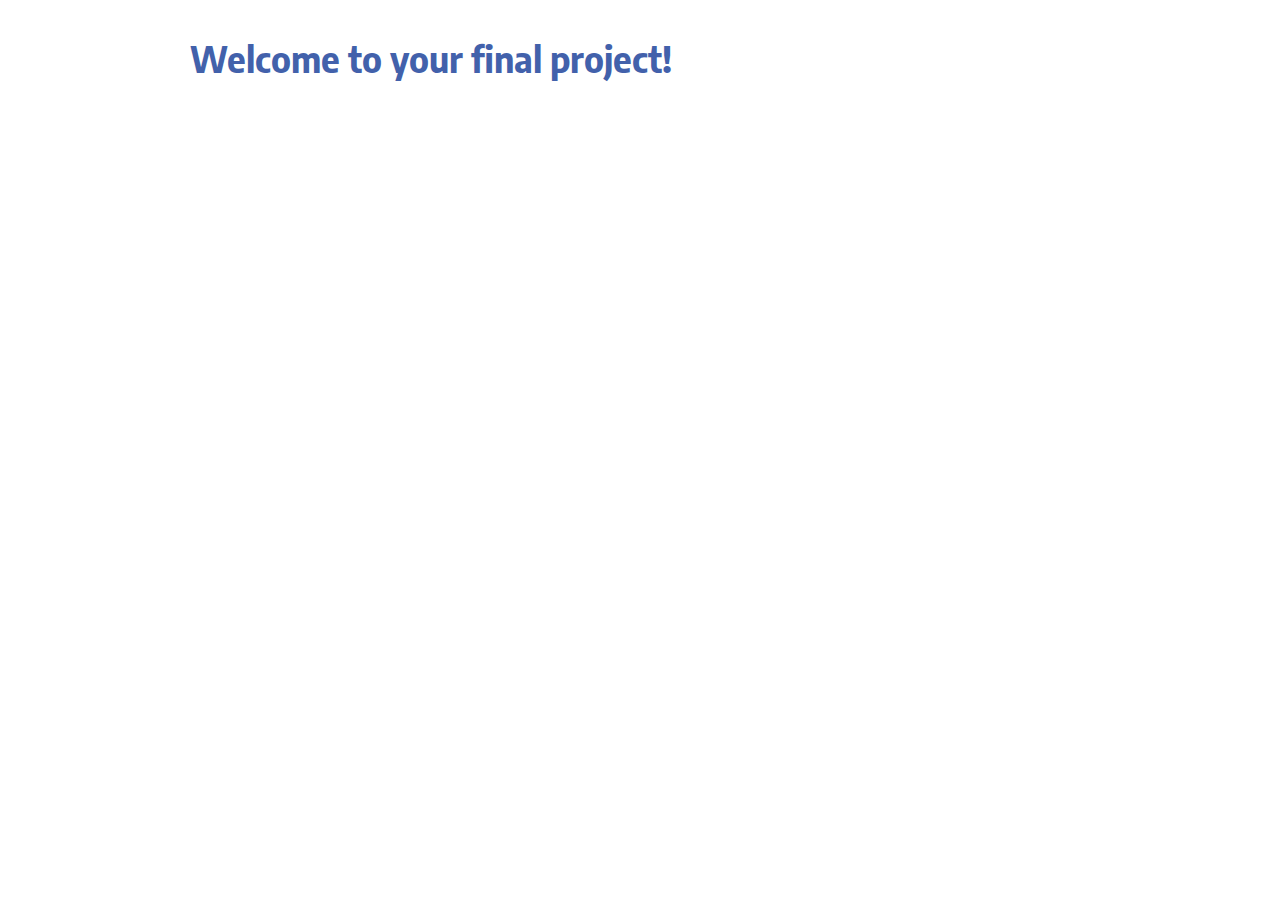
==== index.html @ 4a9459ce "Initialize gh-pages" ====
<!doctype html><html lang="en"><head><meta charset="utf-8"><meta http-equiv="X-UA-Compatible" content="IE=edge"><meta name="viewport" content="width=device-width,initial-scale=1"><meta name="description" content="Update your description here"/><title>Update your title here</title><link rel="shortcut icon" href="/images/favicons/favicon.ico"><link rel="icon" type="image/png" sizes="16x16" href="/images/favicons/favicon-16x16.png"><link rel="icon" type="image/png" sizes="32x32" href="/images/favicons/favicon-32x32.png"><link rel="manifest" href="/images/favicons/manifest.json"><meta name="mobile-web-app-capable" content="yes"><meta name="theme-color" content="#fff"><meta name="application-name" content="Student Site Boilerplate"><link rel="apple-touch-icon" sizes="57x57" href="/images/favicons/apple-touch-icon-57x57.png"><link rel="apple-touch-icon" sizes="60x60" href="/images/favicons/apple-touch-icon-60x60.png"><link rel="apple-touch-icon" sizes="72x72" href="/images/favicons/apple-touch-icon-72x72.png"><link rel="apple-touch-icon" sizes="76x76" href="/images/favicons/apple-touch-icon-76x76.png"><link rel="apple-touch-icon" sizes="114x114" href="/images/favicons/apple-touch-icon-114x114.png"><link rel="apple-touch-icon" sizes="120x120" href="/images/favicons/apple-touch-icon-120x120.png"><link rel="apple-touch-icon" sizes="144x144" href="/images/favicons/apple-touch-icon-144x144.png"><link rel="apple-touch-icon" sizes="152x152" href="/images/favicons/apple-touch-icon-152x152.png"><link rel="apple-touch-icon" sizes="167x167" href="/images/favicons/apple-touch-icon-167x167.png"><link rel="apple-touch-icon" sizes="180x180" href="/images/favicons/apple-touch-icon-180x180.png"><link rel="apple-touch-icon" sizes="1024x1024" href="/images/favicons/apple-touch-icon-1024x1024.png"><meta name="apple-mobile-web-app-capable" content="yes"><meta name="apple-mobile-web-app-status-bar-style" content="black-translucent"><meta name="apple-mobile-web-app-title" content="Student Site Boilerplate"><meta name="viewport" content="width=device-width,initial-scale=1"><link href="style.a7c01fe86505acb54447.css" rel="stylesheet"></head><body><main class="content-container"><h1 class="page-heading">Welcome to your final project!</h1></main><script src="main.f0ea4228673b4ac65ea8.js"></script></body></html>
---- style.a7c01fe86505acb54447.css ----
@import url(https://fonts.googleapis.com/css2?family=Encode+Sans&family=Encode+Sans+Semi+Condensed:wght@700&display=swap);html{line-height:1.15;-webkit-text-size-adjust:100%}body{margin:0}main{display:block}h1{font-size:2em;margin:.67em 0}hr{box-sizing:content-box;height:0;overflow:visible}pre{font-family:monospace,monospace;font-size:1em}a{background-color:transparent}abbr[title]{border-bottom:none;text-decoration:underline;-webkit-text-decoration:underline dotted;text-decoration:underline dotted}b,strong{font-weight:bolder}code,kbd,samp{font-family:monospace,monospace;font-size:1em}small{font-size:80%}sub,sup{font-size:75%;line-height:0;position:relative;vertical-align:baseline}sub{bottom:-.25em}sup{top:-.5em}img{border-style:none}button,input,optgroup,select,textarea{font-family:inherit;font-size:100%;line-height:1.15;margin:0}button,input{overflow:visible}button,select{text-transform:none}[type=button],[type=reset],[type=submit],button{-webkit-appearance:button}[type=button]::-moz-focus-inner,[type=reset]::-moz-focus-inner,[type=submit]::-moz-focus-inner,button::-moz-focus-inner{border-style:none;padding:0}[type=button]:-moz-focusring,[type=reset]:-moz-focusring,[type=submit]:-moz-focusring,button:-moz-focusring{outline:1px dotted ButtonText}fieldset{padding:.35em .75em .625em}legend{box-sizing:border-box;color:inherit;display:table;max-width:100%;padding:0;white-space:normal}progress{vertical-align:baseline}textarea{overflow:auto}[type=checkbox],[type=radio]{box-sizing:border-box;padding:0}[type=number]::-webkit-inner-spin-button,[type=number]::-webkit-outer-spin-button{height:auto}[type=search]{-webkit-appearance:textfield;outline-offset:-2px}[type=search]::-webkit-search-decoration{-webkit-appearance:none}::-webkit-file-upload-button{-webkit-appearance:button;font:inherit}details{display:block}summary{display:list-item}[hidden],template{display:none}body{font-family:Encode Sans,sans-serif;font-size:18px;line-height:1.5}h1,h2,h3,h4,h5,h6,strong{font-family:Encode Sans Semi Condensed,sans-serif;line-height:1.3;margin-top:0}a,h1{color:#1b6e97}aside{font-size:.8em}ol,ul{padding-left:2em}.content-container{margin:0 auto;max-width:900px;padding:1em}@media screen and (min-width:768px){.content-container{display:grid;grid-gap:3em;grid-template-columns:repeat(3,1fr);padding:2em 1em 5em}}.page-heading{grid-column:span 3}.introduction{grid-column:span 2;grid-row:span 2}.promotion{background:#f2f4fa;border:1px solid #4261ab;padding:2em}.page-heading{color:#ab424a}@media screen and (min-width:500px){.page-heading{color:#dd7c00}}@media screen and (min-width:768px){.page-heading{color:#3b975f}}@media screen and (min-width:1200px){.page-heading{color:#4261ab}}
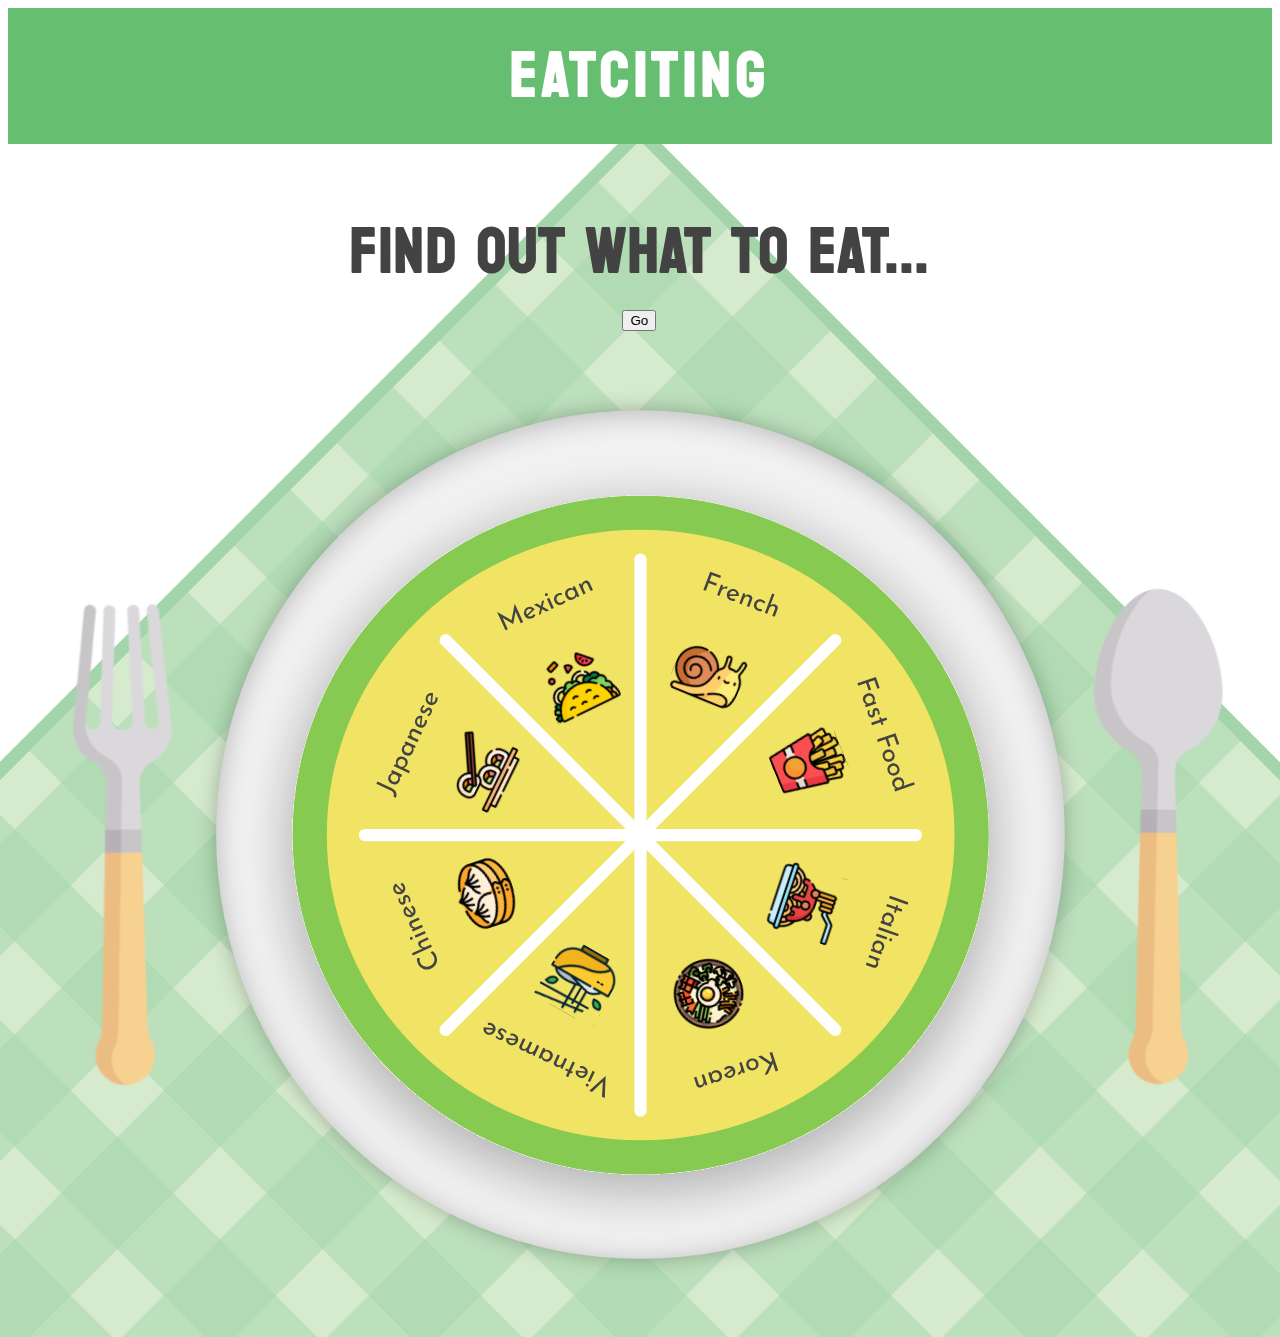
==== commit 89e1482d: "Updates" ====
--- a/index.html
+++ b/index.html
@@ -1 +1,41 @@
-<!doctype html><html lang="en"><head><meta charset="utf-8"><meta http-equiv="X-UA-Compatible" content="IE=edge"><meta name="viewport" content="width=device-width,initial-scale=1"><meta name="description" content="Update your description here"/><title>Update your title here</title><link rel="shortcut icon" href="/images/favicons/favicon.ico"><link rel="icon" type="image/png" sizes="16x16" href="/images/favicons/favicon-16x16.png"><link rel="icon" type="image/png" sizes="32x32" href="/images/favicons/favicon-32x32.png"><link rel="manifest" href="/images/favicons/manifest.json"><meta name="mobile-web-app-capable" content="yes"><meta name="theme-color" content="#fff"><meta name="application-name" content="Student Site Boilerplate"><link rel="apple-touch-icon" sizes="57x57" href="/images/favicons/apple-touch-icon-57x57.png"><link rel="apple-touch-icon" sizes="60x60" href="/images/favicons/apple-touch-icon-60x60.png"><link rel="apple-touch-icon" sizes="72x72" href="/images/favicons/apple-touch-icon-72x72.png"><link rel="apple-touch-icon" sizes="76x76" href="/images/favicons/apple-touch-icon-76x76.png"><link rel="apple-touch-icon" sizes="114x114" href="/images/favicons/apple-touch-icon-114x114.png"><link rel="apple-touch-icon" sizes="120x120" href="/images/favicons/apple-touch-icon-120x120.png"><link rel="apple-touch-icon" sizes="144x144" href="/images/favicons/apple-touch-icon-144x144.png"><link rel="apple-touch-icon" sizes="152x152" href="/images/favicons/apple-touch-icon-152x152.png"><link rel="apple-touch-icon" sizes="167x167" href="/images/favicons/apple-touch-icon-167x167.png"><link rel="apple-touch-icon" sizes="180x180" href="/images/favicons/apple-touch-icon-180x180.png"><link rel="apple-touch-icon" sizes="1024x1024" href="/images/favicons/apple-touch-icon-1024x1024.png"><meta name="apple-mobile-web-app-capable" content="yes"><meta name="apple-mobile-web-app-status-bar-style" content="black-translucent"><meta name="apple-mobile-web-app-title" content="Student Site Boilerplate"><meta name="viewport" content="width=device-width,initial-scale=1"><link href="style.a7c01fe86505acb54447.css" rel="stylesheet"></head><body><main class="content-container"><h1 class="page-heading">Welcome to your final project!</h1></main><script src="main.f0ea4228673b4ac65ea8.js"></script></body></html>+<!DOCTYPE html>
+<html lang="en">
+
+<head>
+	<meta charset="utf-8">
+	<meta http-equiv="X-UA-Compatible" content="IE=edge">
+	<meta name="viewport" content="width=device-width, initial-scale=1">
+	<meta name="description" content="Update your description here" />
+	<link rel="preconnect" href="https://fonts.googleapis.com">
+	<link rel="preconnect" href="https://fonts.gstatic.com" crossorigin>
+	<link href="https://fonts.googleapis.com/css2?family=Koulen&display=swap" rel="stylesheet">
+	<link href="https://fonts.googleapis.com/css2?family=Kaushan+Script&display=swap" rel="stylesheet">
+	<title>Eaciting</title>
+	<link rel="stylesheet" href="css/style.css">
+	<!--
+		This is where you should link your CSS file.
+	-->
+</head>
+
+<body>
+	<section class="header">
+		<h1>EATCITING</h1>
+	</section >
+	<section class="title">
+		<h1>FIND OUT WHAT TO EAT...</h1>
+	</section>
+	<button id="spin">Go</button>
+
+
+	<section class="main">
+		<img class= "fork" src = "images/fork.svg" alt="fork"/>
+		<img class= "wheel" src = "images/Wheel.svg" alt="wheel"/>
+		<img class= "spoon" src = "images/spoon.svg" alt="spoon"/>
+		
+	</section>
+	
+	<script src="js/scripts.js"></script>
+</body>
+
+</html>
+
--- a/css/style.css
+++ b/css/style.css
@@ -0,0 +1,181 @@
+@media screen and (375px <= width <= 834px){
+	body{
+		background-image: url(../images/Table.svg);
+		background-position: 50% -7%;
+		background-repeat: no-repeat;
+	}
+
+	.header{
+		padding: 10px;
+		background-color: #66BE71;
+		font-family: "Koulen";
+		color: white;
+		margin-right: 0px;
+		text-align: center;
+		font-size: 2em;
+		letter-spacing: 5px;
+		margin-top: 0px;}
+	.title{
+		font-family: "Koulen";
+		color: #434343;
+		text-align: center;
+		font-size: 1.2em;
+		margin-top: 70px;
+		letter-spacing: 2px;
+	}
+	h1{
+		border: 0px;
+		margin: 0px;
+	}
+
+	.main{
+		display: flex;
+		flex-direction: row;
+		justify-content: center;
+		scale: 130%;
+		margin-top: 90px;
+	}
+	
+	.fork{
+		position: absolute;
+		margin-top: -40%;
+		margin-left: -65%;
+		scale: 36%;
+	}
+	.wheel{
+		margin: 0px;
+		width: 75%;
+		transition: transform 1s ease-in-out;
+	}
+	  
+	.spoon{
+		position: absolute;
+		margin-left:66%;
+		margin-top: -40%;
+		scale: 35%;
+	}	
+
+	img{
+		margin-top: 0px;
+	}
+	#spin{
+		position: absolute;
+		margin-left: 45%;
+		
+	}
+	
+}
+
+@media screen and (834px <= width <= 1279px) {
+	body{
+		background-image: url(../images/Table.svg);
+		background-position: 50% -20%;
+		background-repeat: no-repeat;
+	}
+	.header{
+		padding: 10px;
+		background-color: #66BE71;
+		font-family: "Koulen";
+		color: white;
+		margin-right: 0px;
+		text-align: center;
+		font-size: 2em;
+		letter-spacing: 5px;
+		margin-top: 0px;}
+	.title{
+		font-family: "Koulen";
+		color: #434343;
+		text-align: center;
+		font-size: 2em;
+		margin-top: 50px;
+		letter-spacing: 2px;
+	}
+	h1{
+		border: 0px;
+		margin: 0px;
+	}
+
+	.main{
+		display: flex;
+		flex-direction: row;
+		justify-content: center;
+		scale: 70%;
+	}
+	.fork{
+		position: absolute;
+		margin-left: -100%;
+		margin-top: 10%;
+		height: 80%;
+		
+	}
+	.wheel{
+		height: 80%;
+		transition: transform 5s ease-in-out;
+	}
+	.spoon{
+		position: absolute;
+		margin-top: 10%;
+		margin-left: 100%;
+		height: 80%;
+	}
+	#spin{
+		position: absolute;
+		margin-left: 48%;
+	}
+
+}
+@media screen and (width >= 1280px) {
+	body{
+		background-image: url(../images/Table.svg);
+		background-position: 50% -15%;
+		background-repeat: no-repeat;
+	}
+	.header{
+		padding: 10px;
+		background-color: #66BE71;
+		font-family: "Koulen";
+		color: white;
+		margin-right: 0px;
+		text-align: center;
+		font-size: 2em;
+		letter-spacing: 5px;
+		margin-top: 0px;}
+	.title{
+		font-family: "Koulen";
+		color: #434343;
+		text-align: center;
+		font-size: 2em;
+		margin-top: 50px;
+		letter-spacing: 2px;
+	}
+	h1{
+		border: 0px;
+		margin: 0px;
+	}
+
+	.main{
+		display: flex;
+		flex-direction: row;
+		justify-content: center;
+		margin-top: 30px;
+		scale: 90%;
+	}
+	.fork{
+		margin:auto;
+		height: 80%;
+	}
+	.wheel{
+		height: 80%;
+		transition: transform 5s ease-in-out;
+	}
+	.spoon{
+		margin: auto;
+		height: 80%;
+	}
+	
+	#spin{
+		position: absolute;
+		margin-left: 48%;
+	}
+
+}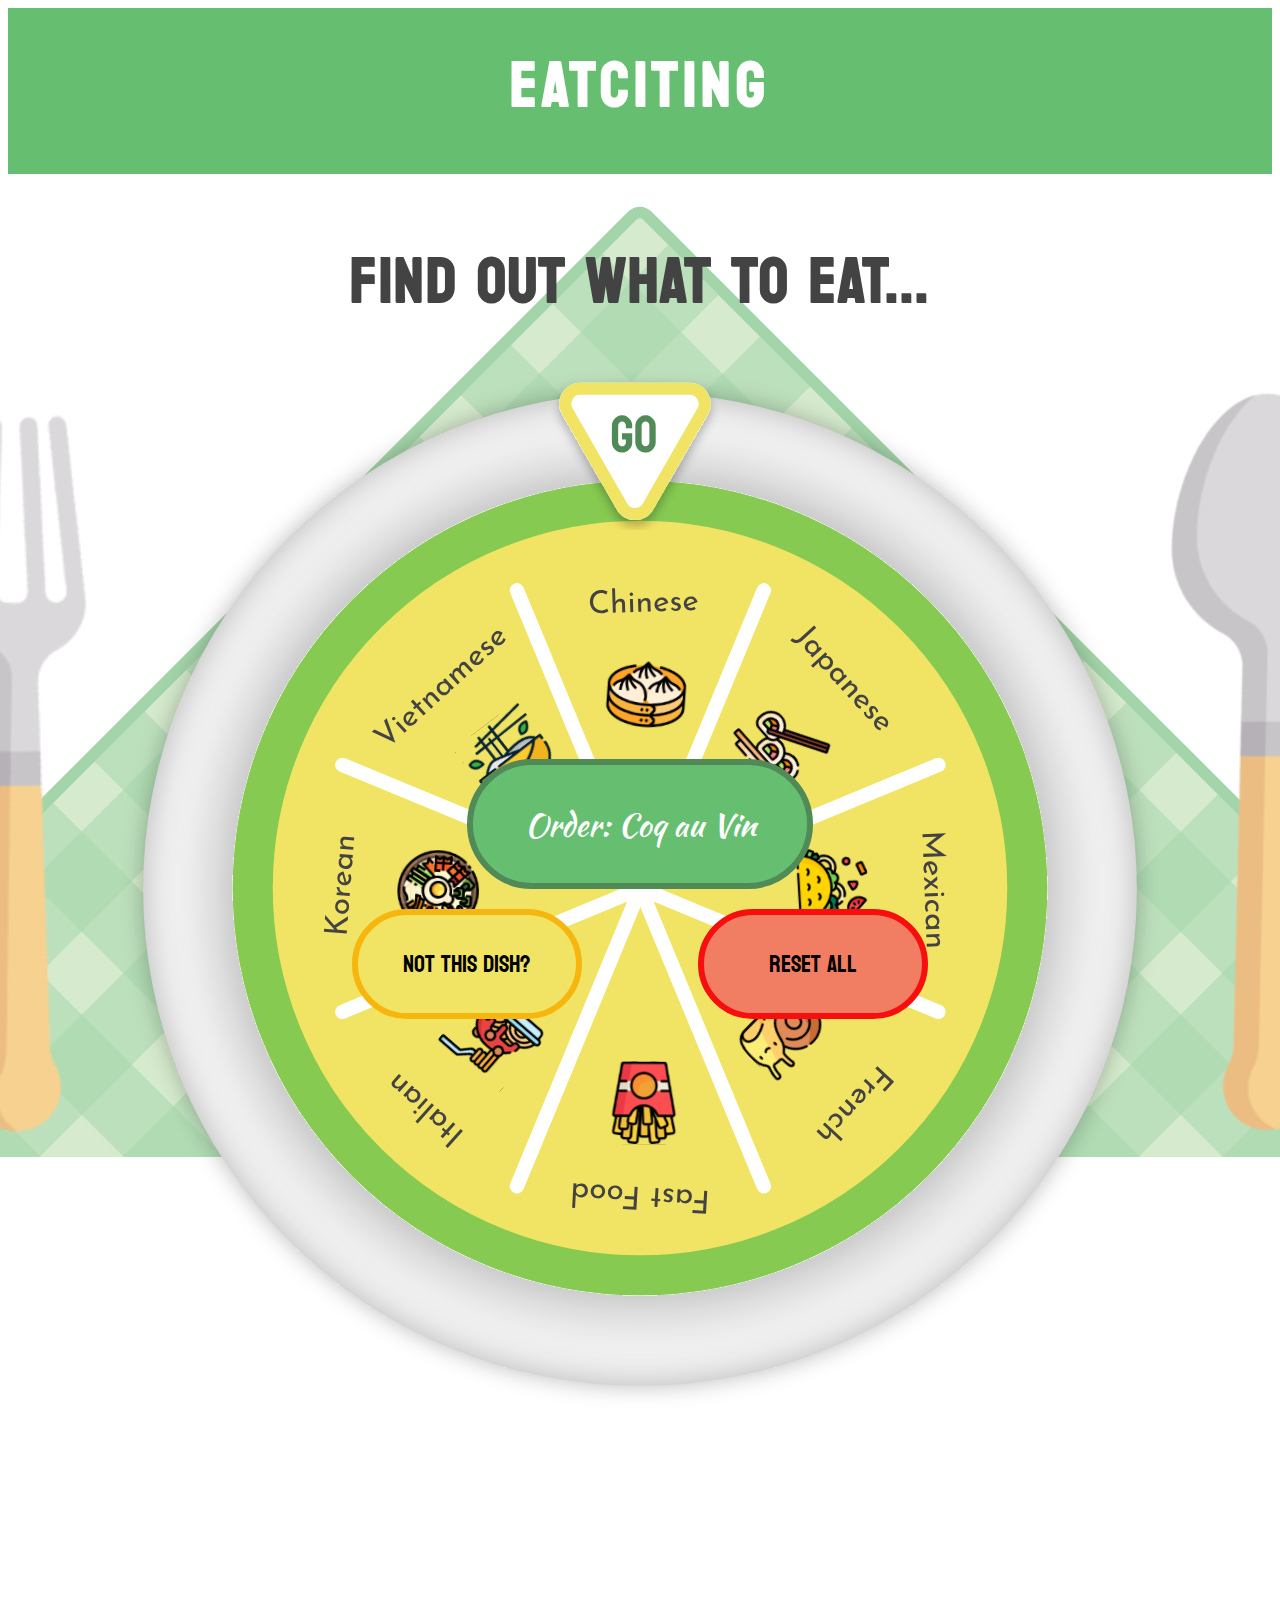
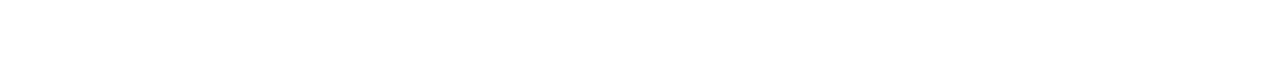
==== commit 1c553e84: "Updates" ====
--- a/index.html
+++ b/index.html
@@ -10,32 +10,42 @@
 	<link rel="preconnect" href="https://fonts.gstatic.com" crossorigin>
 	<link href="https://fonts.googleapis.com/css2?family=Koulen&display=swap" rel="stylesheet">
 	<link href="https://fonts.googleapis.com/css2?family=Kaushan+Script&display=swap" rel="stylesheet">
+	<link rel="preconnect" href="https://fonts.googleapis.com">
+	<link rel="preconnect" href="https://fonts.gstatic.com" crossorigin>
+	<link href="https://fonts.googleapis.com/css2?family=Kaushan+Script&display=swap" rel="stylesheet">
 	<title>Eaciting</title>
 	<link rel="stylesheet" href="css/style.css">
-	<!--
-		This is where you should link your CSS file.
-	-->
 </head>
 
 <body>
 	<section class="header">
 		<h1>EATCITING</h1>
-	</section >
+	</section>
 	<section class="title">
 		<h1>FIND OUT WHAT TO EAT...</h1>
 	</section>
-	<button id="spin">Go</button>
+	<section class="start">
+		<button id="spin"></button>
+	</section>
 
 
 	<section class="main">
-		<img class= "fork" src = "images/fork.svg" alt="fork"/>
-		<img class= "wheel" src = "images/Wheel.svg" alt="wheel"/>
-		<img class= "spoon" src = "images/spoon.svg" alt="spoon"/>
-		
+		<img class="fork" src="images/fork.svg" alt="fork" />
+		<img class="wheel" src="images/Wheel.svg" alt="wheel" />
+		<img class="spoon" src="images/spoon.svg" alt="spoon" />
+		<img class="platehide" src="images/plate.svg" alt="plate" />
+		<button class="gifthide"></button>
+		<section class="results">
+			<button id="order"></button>
+			<button id="resetdish">Not this Dish?</button>
+			<button id="resetall">Reset All</button>
+		</section>
+
+
+
 	</section>
-	
+
 	<script src="js/scripts.js"></script>
 </body>
 
 </html>
-
--- a/css/style.css
+++ b/css/style.css
@@ -1,12 +1,178 @@
-@media screen and (375px <= width <= 834px){
-	body{
+@media screen and (320px <=width <834px) {
+	body {
 		background-image: url(../images/Table.svg);
-		background-position: 50% -7%;
+		background-position: 50% 200px;
+		background-size: 280%;
 		background-repeat: no-repeat;
 	}
 
-	.header{
-		padding: 10px;
+	.header {
+		padding: 5%;
+		background-color: #66BE71;
+		font-family: "Koulen";
+		color: white;
+		margin-right: 0px;
+		text-align: center;
+		font-size: 1em;
+		letter-spacing: 5px;
+		margin-top: 0px;
+	}
+
+	.title {
+		font-family: "Koulen";
+		color: #434343;
+		text-align: center;
+		font-size: 1em;
+		margin-top: 30px;
+		letter-spacing: 2px;
+		grid-column: 1 / span 6;
+		grid-row: 2 / span 1;
+	}
+
+	h1 {
+		border: 0px;
+		margin: 0px;
+	}
+
+	.start {
+		display: flex;
+		justify-content: center;
+		grid-column: 1 / span 6;
+		grid-row: 3 / span 2;
+	}
+
+	#spin {
+		width: 220px;
+		height: 200px;
+		background: url(../images/start.svg);
+		scale: 60%;
+		border: none;
+		margin-top: -30px;
+		transition-duration: 0.4s;
+		z-index: 1;
+	}
+
+	#spin:hover {
+		transform: scale(1.2);
+	}
+
+	.main {
+		display: grid;
+		grid-template-rows: repeat(3, 1fr);
+		grid-template-columns: repeat(9, 1fr);
+		justify-content: center;
+		margin-top: -150px;
+	}
+
+	.fork {
+		margin-top: 150%;
+		height: 30%;
+		grid-row: 1/span 3;
+		grid-column: 1/span 1;
+		z-index: 1;
+	}
+
+	.spoon {
+		margin-top: 150%;
+		height: 30%;
+		grid-row: 1/span 3;
+		grid-column: 9/span 1;
+		z-index: 1;
+	}
+
+	/* Spin Wheel*/
+
+	.wheel {
+		margin-top: 50px;
+		width: 100%;
+		transition: transform 3s ease-in-out;
+		grid-row: 1/ span 3;
+		grid-column: 1/span 9;
+	}
+
+	.wheelhide {
+		display: none;
+	}
+
+	/* Blank Plate*/
+
+	.platehide {
+		display: none;
+	}
+
+	.plate {
+		margin-top: 50px;
+		width: 100%;
+		grid-row: 1/ span 3;
+		grid-column: 1/span 9;
+	}
+
+
+	/* Gift Box*/
+
+	.gifthide {
+		display: none;
+	}
+
+	.gift {
+		background: url(../images/gift.svg);
+		width: 160px;
+		height: 160px;
+		scale: 70%;
+		border: none;
+		transition-duration: 0.4s;
+		margin-top: 90%;
+		grid-row: 1;
+		grid-column: 5/ span 1;
+		z-index: 1;
+	}
+
+	.gift:hover {
+		transform: scale(1.2);
+	}
+
+	/* Start Button*/
+
+	.start {
+		display: flex;
+		justify-content: center;
+		grid-column: 1 / span 6;
+		grid-row: 3 / span 2;
+		z-index: 1;
+	}
+
+	#spin {
+		width: 220px;
+		height: 200px;
+		background: url(../images/start.svg);
+		border: none;
+		margin-top: -10px;
+		transition-duration: 0.4s;
+	}
+
+	#spin:hover {
+		transform: scale(1.2);
+	}
+	
+	}
+	
+
+
+@media screen and (834px <=width <1280px) {
+	body {
+		background-image: url(../images/Table.svg);
+		background-position: 50% 200px;
+		background-size: 280%;
+		background-repeat: no-repeat;
+		display: grid;
+		grid-template-columns: repeat(6, 1fr);
+		grid-template-rows: repeat(8, 1fr);
+	}
+
+	/* Title Bar & Instruction Line */
+
+	.header {
+		padding: 5%;
 		background-color: #66BE71;
 		font-family: "Koulen";
 		color: white;
@@ -14,66 +180,152 @@
 		text-align: center;
 		font-size: 2em;
 		letter-spacing: 5px;
-		margin-top: 0px;}
-	.title{
+		margin-top: 0px;
+		grid-column: 1 / span 6;
+		grid-row: 1 / span 1;
+	}
+
+	.title {
 		font-family: "Koulen";
 		color: #434343;
 		text-align: center;
-		font-size: 1.2em;
-		margin-top: 70px;
+		font-size: 2em;
+		margin-top: 50px;
 		letter-spacing: 2px;
-	}
-	h1{
+		grid-column: 1 / span 6;
+		grid-row: 2 / span 1;
+	}
+
+	h1 {
 		border: 0px;
 		margin: 0px;
 	}
 
-	.main{
+	/* Main Part */
+
+	.main {
+		display: grid;
+		grid-template-rows: repeat(3, 1fr);
+		grid-template-columns: repeat(9, 1fr);
+		justify-content: center;
+		margin-top: 30px;
+		scale: 100%;
+		grid-column: 1 / span 6;
+		grid-row: 3/ span 9;
+	}
+
+	/* Main Part  Element*/
+
+	.fork {
+		margin-top: 50%;
+		height: 60%;
+		grid-row: 1/span 3;
+		grid-column: 1/span 1;
+		z-index: 1;
+	}
+
+	.spoon {
+		margin-top: 50%;
+		height: 60%;
+		grid-row: 1/span 3;
+		grid-column: 9/span 1;
+		z-index: 1;
+	}
+
+	/* Spin Wheel*/
+
+	.wheel {
+		margin-top: 50px;
+		width: 100%;
+		transition: transform 3s ease-in-out;
+		grid-row: 1/ span 3;
+		grid-column: 1/span 9;
+	}
+
+	.wheelhide {
+		display: none;
+	}
+
+	/* Blank Plate*/
+
+	.platehide {
+		display: none;
+	}
+
+	.plate {
+		margin-top: 50px;
+		width: 100%;
+		transition: transform 3s ease-in-out;
+		grid-row: 1/ span 3;
+		grid-column: 1/span 9;
+	}
+
+	/* Gift Box*/
+
+	.gifthide {
+		display: none;
+	}
+
+	.gift {
+		background: url(../images/gift.svg);
+		width: 160px;
+		height: 160px;
+		border: none;
+		transition-duration: 0.4s;
+		grid-row: 2;
+		grid-column: 5/ span 1;
+		z-index: 1;
+	}
+
+	.gift:hover {
+		transform: scale(1.2);
+	}
+
+	/* Start Button*/
+
+	.start {
 		display: flex;
-		flex-direction: row;
-		justify-content: center;
-		scale: 130%;
-		margin-top: 90px;
-	}
-	
-	.fork{
-		position: absolute;
-		margin-top: -40%;
-		margin-left: -65%;
-		scale: 36%;
-	}
-	.wheel{
-		margin: 0px;
-		width: 75%;
-		transition: transform 1s ease-in-out;
-	}
-	  
-	.spoon{
-		position: absolute;
-		margin-left:66%;
-		margin-top: -40%;
-		scale: 35%;
-	}	
-
-	img{
-		margin-top: 0px;
-	}
-	#spin{
-		position: absolute;
-		margin-left: 45%;
-		
-	}
-	
+		justify-content: center;
+		grid-column: 1 / span 6;
+		grid-row: 3 / span 2;
+		z-index: 1;
+	}
+
+	#spin {
+		width: 220px;
+		height: 200px;
+		background: url(../images/start.svg);
+		border: none;
+		margin-top: -10px;
+		transition-duration: 0.4s;
+	}
+
+	#spin:hover {
+		transform: scale(1.2);
+	}
+
+
+	/*order button*/
+
+
+
 }
 
-@media screen and (834px <= width <= 1279px) {
-	body{
+@media screen and (width >=1280px) {
+	body {
 		background-image: url(../images/Table.svg);
-		background-position: 50% -20%;
+		background-position: 50% 200px;
+		background-size: 150%;
 		background-repeat: no-repeat;
-	}
-	.header{
-		padding: 10px;
+		display: grid;
+		grid-template-columns: repeat(6, 1fr);
+		grid-template-rows: repeat(10, 1fr);
+	}
+
+	/* Title Bar & Instruction Line */
+
+	.header {
+		padding: 20px;
 		background-color: #66BE71;
 		font-family: "Koulen";
 		color: white;
@@ -81,101 +333,187 @@
 		text-align: center;
 		font-size: 2em;
 		letter-spacing: 5px;
-		margin-top: 0px;}
-	.title{
+		margin-top: 0px;
+		grid-column: 1 / span 6;
+		grid-row: 1 / span 1;
+	}
+
+	.title {
 		font-family: "Koulen";
 		color: #434343;
 		text-align: center;
 		font-size: 2em;
 		margin-top: 50px;
 		letter-spacing: 2px;
-	}
-	h1{
+		grid-column: 1 / span 6;
+		grid-row: 2 / span 1;
+	}
+
+	h1 {
 		border: 0px;
 		margin: 0px;
 	}
 
-	.main{
+	/* Main Part */
+
+	.main {
+		display: grid;
+		grid-template-rows: 1;
+		grid-template-columns: 3;
+		justify-content: center;
+		margin-top: 30px;
+		scale: 100%;
+		grid-column: 1 / span 6;
+		grid-row: 3/ span 9;
+	}
+
+	/* Main Part  Element*/
+
+	.fork {
+		height: 60%;
+		grid-row: 1;
+		grid-column: 1;
+	}
+
+	.spoon {
+		height: 60%;
+		grid-row: 1;
+		grid-column: 3;
+	}
+
+	/* Spin Wheel*/
+
+	.wheel {
+		height: 80%;
+		transition: transform 3s ease-in-out;
+		grid-row: 1;
+		grid-column: 2;
+	}
+
+	.wheelhide {
+		display: none;
+	}
+
+	/* Blank Plate*/
+
+	.platehide {
+		display: none;
+	}
+
+	.plate {
+		height: 80%;
+		margin-top: 3%;
+		grid-row: 1;
+		grid-column: 2;
+	}
+
+	/* Gift Box*/
+
+	.gifthide {
+		display: none;
+	}
+
+	.gift {
+		background: url(../images/gift.svg);
+		margin-top: 320px;
+		margin-left: 40%;
+		width: 160px;
+		height: 160px;
+		border: none;
+		transition-duration: 0.4s;
+		grid-row: 1;
+		grid-column: 2;
+		z-index: 1;
+	}
+
+	.gift:hover {
+		transform: scale(1.2);
+	}
+
+	/* Start Button*/
+
+	.start {
 		display: flex;
-		flex-direction: row;
-		justify-content: center;
-		scale: 70%;
-	}
-	.fork{
-		position: absolute;
-		margin-left: -100%;
-		margin-top: 10%;
-		height: 80%;
-		
-	}
-	.wheel{
-		height: 80%;
-		transition: transform 5s ease-in-out;
-	}
-	.spoon{
-		position: absolute;
-		margin-top: 10%;
-		margin-left: 100%;
-		height: 80%;
-	}
-	#spin{
-		position: absolute;
-		margin-left: 48%;
+		justify-content: center;
+		grid-column: 1 / span 6;
+		grid-row: 3 / span 2;
+		z-index: 1;
+	}
+
+	#spin {
+		width: 220px;
+		height: 200px;
+		background: url(../images/start.svg);
+		border: none;
+		margin-top: -10px;
+		transition-duration: 0.4s;
+	}
+
+	#spin:hover {
+		transform: scale(1.2);
+	}
+
+	/*order button*/
+
+	.results {
+		display: grid;
+		grid-template-columns: repeat(9, 1fr);
+		grid-template-rows: repeat(10, 1fr);
+		grid-row: 1;
+		grid-column: 2;
+	}
+
+	#order {
+		border: #4F8A57 6px solid;
+		border-radius: 70px;
+		font-family: "Kaushan Script", cursive;
+		background-color: #66BE71;
+		color: white;
+		font-size: 2em;
+		padding: 20px;
+		grid-row: 4/span 1;
+		grid-column: 4/span 3;
+		transition-duration: 0.4s;
+	}
+
+	#resetdish {
+		border: #F7B60E 6px solid;
+		border-radius: 70px;
+		font-family: "Koulen";
+		margin-top: 20px;
+		background-color: #F1E363;
+		color: black;
+		font-size: 1.5em;
+		padding: 20px;
+		grid-row: 5/span 1;
+		grid-column: 3/span 2;
+		transition-duration: 0.4s;
+	}
+
+	#resetall {
+		border: #F70E0E 6px solid;
+		border-radius: 70px;
+		font-family: "Koulen";
+		margin-top: 20px;
+		background-color: #F17D63;
+		color: black;
+		font-size: 1.5em;
+		padding: 20px;
+		grid-row: 5/span 1;
+		grid-column: 6/span 2;
+		transition-duration: 0.4s;
+	}
+
+	#order:hover {
+		transform: scale(1.2);
+	}
+
+	#resetdish:hover {
+		transform: scale(1.2);
+	}
+
+	#resetall:hover {
+		transform: scale(1.2);
 	}
 
 }
-@media screen and (width >= 1280px) {
-	body{
-		background-image: url(../images/Table.svg);
-		background-position: 50% -15%;
-		background-repeat: no-repeat;
-	}
-	.header{
-		padding: 10px;
-		background-color: #66BE71;
-		font-family: "Koulen";
-		color: white;
-		margin-right: 0px;
-		text-align: center;
-		font-size: 2em;
-		letter-spacing: 5px;
-		margin-top: 0px;}
-	.title{
-		font-family: "Koulen";
-		color: #434343;
-		text-align: center;
-		font-size: 2em;
-		margin-top: 50px;
-		letter-spacing: 2px;
-	}
-	h1{
-		border: 0px;
-		margin: 0px;
-	}
-
-	.main{
-		display: flex;
-		flex-direction: row;
-		justify-content: center;
-		margin-top: 30px;
-		scale: 90%;
-	}
-	.fork{
-		margin:auto;
-		height: 80%;
-	}
-	.wheel{
-		height: 80%;
-		transition: transform 5s ease-in-out;
-	}
-	.spoon{
-		margin: auto;
-		height: 80%;
-	}
-	
-	#spin{
-		position: absolute;
-		margin-left: 48%;
-	}
-
-}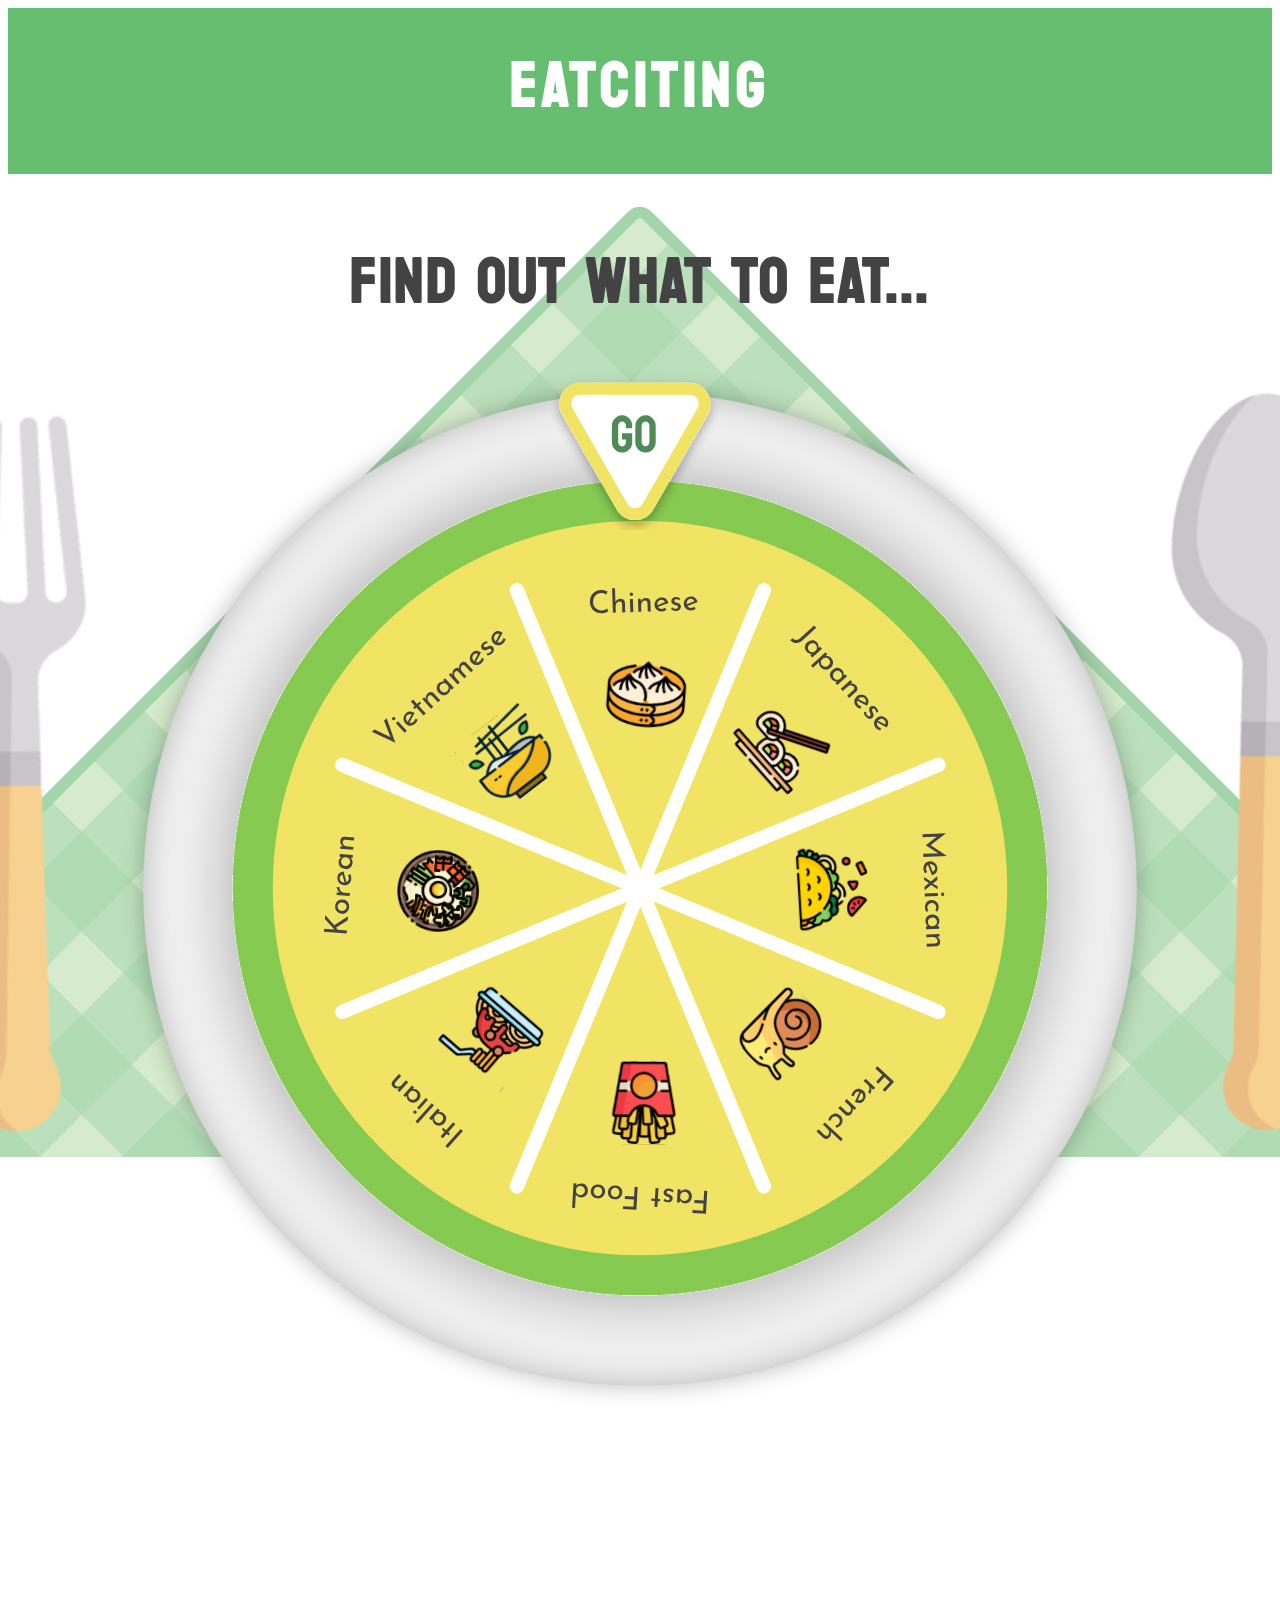
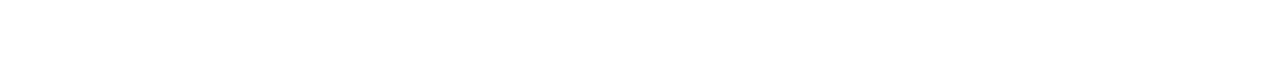
==== commit d6717a79: "Updates" ====
--- a/index.html
+++ b/index.html
@@ -35,14 +35,11 @@
 		<img class="spoon" src="images/spoon.svg" alt="spoon" />
 		<img class="platehide" src="images/plate.svg" alt="plate" />
 		<button class="gifthide"></button>
-		<section class="results">
+		<section class="resultshide">
 			<button id="order"></button>
 			<button id="resetdish">Not this Dish?</button>
 			<button id="resetall">Reset All</button>
 		</section>
-
-
-
 	</section>
 
 	<script src="js/scripts.js"></script>
--- a/css/style.css
+++ b/css/style.css
@@ -1,4 +1,5 @@
 @media screen and (320px <=width <834px) {
+
 	body {
 		background-image: url(../images/Table.svg);
 		background-position: 50% 200px;
@@ -62,11 +63,12 @@
 		grid-template-columns: repeat(9, 1fr);
 		justify-content: center;
 		margin-top: -150px;
+		height: 500px;
 	}
 
 	.fork {
 		margin-top: 150%;
-		height: 30%;
+		height: 50%;
 		grid-row: 1/span 3;
 		grid-column: 1/span 1;
 		z-index: 1;
@@ -74,7 +76,7 @@
 
 	.spoon {
 		margin-top: 150%;
-		height: 30%;
+		height: 50%;
 		grid-row: 1/span 3;
 		grid-column: 9/span 1;
 		z-index: 1;
@@ -153,12 +155,79 @@
 	#spin:hover {
 		transform: scale(1.2);
 	}
-	
-	}
-	
+
+	/*order button*/
+	.results {
+		display: grid;
+		grid-template-columns: repeat(9, 1fr);
+		grid-template-rows: repeat(10, 1fr);
+		grid-row: 1/ span 3;
+		grid-column: 1/span 9;
+	}
+
+	.resultshide {
+		display: none;
+	}
+
+	#order {
+		border: #4F8A57 6px solid;
+		border-radius: 70px;
+		font-family: "Kaushan Script", cursive;
+		background-color: #66BE71;
+		color: white;
+		font-size: 1em;
+		padding: 10px;
+		grid-row: 4/span 1;
+		grid-column: 3/span 5;
+		transition-duration: 0.4s;
+	}
+
+	#resetdish {
+		border: #F7B60E 3px solid;
+		border-radius: 70px;
+		font-family: "Koulen";
+		margin-top: 20px;
+		background-color: #F1E363;
+		color: black;
+		font-size: .6em;
+		padding: 5px;
+		grid-row: 5/span 1;
+		grid-column: 3/span 2;
+		transition-duration: 0.4s;
+	}
+
+	#resetall {
+		border: #F70E0E 3px solid;
+		border-radius: 70px;
+		font-family: "Koulen";
+		margin-top: 20px;
+		background-color: #F17D63;
+		color: black;
+		font-size: .8em;
+		padding: 5px;
+		grid-row: 5/span 1;
+		grid-column: 6/span 2;
+		transition-duration: 0.4s;
+	}
+
+	#order:hover {
+		transform: scale(1.2);
+	}
+
+	#resetdish:hover {
+		transform: scale(1.2);
+	}
+
+	#resetall:hover {
+		transform: scale(1.2);
+	}
+
+}
+
 
 
 @media screen and (834px <=width <1280px) {
+
 	body {
 		background-image: url(../images/Table.svg);
 		background-position: 50% 200px;
@@ -236,6 +305,7 @@
 
 	.wheel {
 		margin-top: 50px;
+		height: 818px;
 		width: 100%;
 		transition: transform 3s ease-in-out;
 		grid-row: 1/ span 3;
@@ -254,6 +324,7 @@
 
 	.plate {
 		margin-top: 50px;
+		height: 818px;
 		width: 100%;
 		transition: transform 3s ease-in-out;
 		grid-row: 1/ span 3;
@@ -272,7 +343,7 @@
 		height: 160px;
 		border: none;
 		transition-duration: 0.4s;
-		grid-row: 2;
+		grid-row: 2/ span 1;
 		grid-column: 5/ span 1;
 		z-index: 1;
 	}
@@ -306,12 +377,77 @@
 
 
 	/*order button*/
-
+	.results {
+		display: grid;
+		grid-template-columns: repeat(9, 1fr);
+		grid-template-rows: repeat(10, 1fr);
+		grid-row: 1/ span 3;
+		grid-column: 1/span 9;
+	}
+
+	.resultshide {
+		display: none;
+	}
+
+	#order {
+		border: #4F8A57 6px solid;
+		border-radius: 70px;
+		font-family: "Kaushan Script", cursive;
+		background-color: #66BE71;
+		color: white;
+		font-size: 2em;
+		padding: 20px;
+		grid-row: 4/span 1;
+		grid-column: 3/span 5;
+		transition-duration: 0.4s;
+	}
+
+	#resetdish {
+		border: #F7B60E 6px solid;
+		border-radius: 70px;
+		font-family: "Koulen";
+		margin-top: 20px;
+		background-color: #F1E363;
+		color: black;
+		font-size: 1.5em;
+		padding: 20px;
+		grid-row: 5/span 1;
+		grid-column: 3/span 2;
+		transition-duration: 0.4s;
+	}
+
+	#resetall {
+		border: #F70E0E 6px solid;
+		border-radius: 70px;
+		font-family: "Koulen";
+		margin-top: 20px;
+		background-color: #F17D63;
+		color: black;
+		font-size: 1.5em;
+		padding: 20px;
+		grid-row: 5/span 1;
+		grid-column: 6/span 2;
+		transition-duration: 0.4s;
+	}
+
+	#order:hover {
+		transform: scale(1.2);
+	}
+
+	#resetdish:hover {
+		transform: scale(1.2);
+	}
+
+	#resetall:hover {
+		transform: scale(1.2);
+	}
 
 
 }
 
 @media screen and (width >=1280px) {
+
+
 	body {
 		background-image: url(../images/Table.svg);
 		background-position: 50% 200px;
@@ -401,7 +537,7 @@
 	}
 
 	.plate {
-		height: 80%;
+		height: 845.9px;
 		margin-top: 3%;
 		grid-row: 1;
 		grid-column: 2;
@@ -463,6 +599,10 @@
 		grid-column: 2;
 	}
 
+	.resultshide {
+		display: none;
+	}
+
 	#order {
 		border: #4F8A57 6px solid;
 		border-radius: 70px;
@@ -472,7 +612,7 @@
 		font-size: 2em;
 		padding: 20px;
 		grid-row: 4/span 1;
-		grid-column: 4/span 3;
+		grid-column: 3/span 5;
 		transition-duration: 0.4s;
 	}
 
@@ -516,4 +656,4 @@
 		transform: scale(1.2);
 	}
 
-}
+}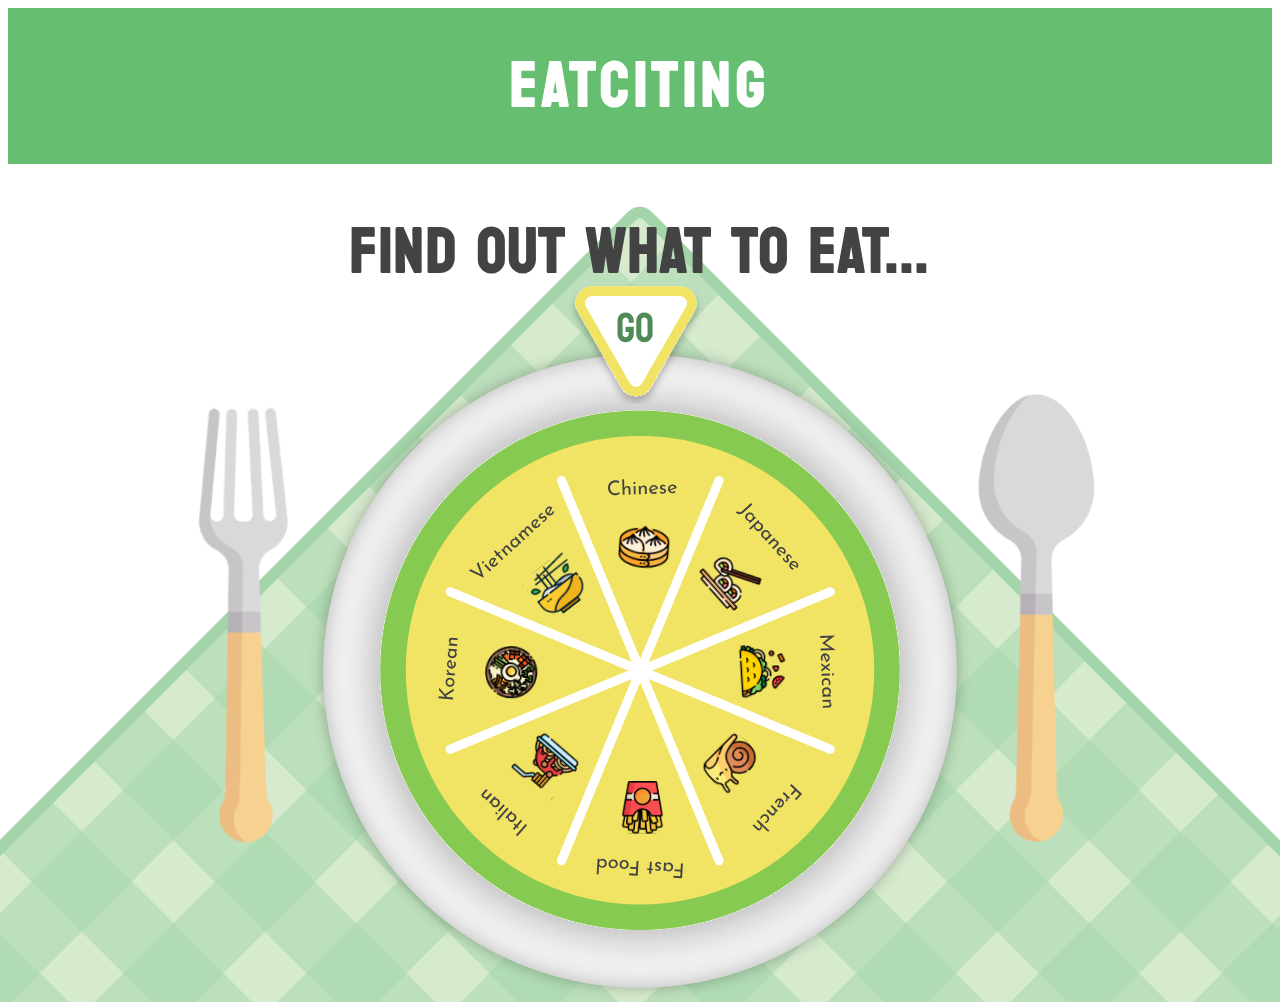
==== commit 76b65fc7: "Updates" ====
--- a/index.html
+++ b/index.html
@@ -9,11 +9,10 @@
 	<link rel="preconnect" href="https://fonts.googleapis.com">
 	<link rel="preconnect" href="https://fonts.gstatic.com" crossorigin>
 	<link href="https://fonts.googleapis.com/css2?family=Koulen&display=swap" rel="stylesheet">
-	<link href="https://fonts.googleapis.com/css2?family=Kaushan+Script&display=swap" rel="stylesheet">
 	<link rel="preconnect" href="https://fonts.googleapis.com">
 	<link rel="preconnect" href="https://fonts.gstatic.com" crossorigin>
-	<link href="https://fonts.googleapis.com/css2?family=Kaushan+Script&display=swap" rel="stylesheet">
-	<title>Eaciting</title>
+	<link href="https://fonts.googleapis.com/css2?family=Arvo:wght@700&display=swap" rel="stylesheet">
+	<title>Eatciting</title>
 	<link rel="stylesheet" href="css/style.css">
 </head>
 
@@ -45,4 +44,4 @@
 	<script src="js/scripts.js"></script>
 </body>
 
-</html>
+</html>--- a/css/style.css
+++ b/css/style.css
@@ -1,4 +1,4 @@
-@media screen and (320px <=width <834px) {
+@media screen and (375px <=width <768px) {
 
 	body {
 		background-image: url(../images/Table.svg);
@@ -129,7 +129,7 @@
 		z-index: 1;
 	}
 
-	.gift:hover {
+	.gift:active {
 		transform: scale(1.2);
 	}
 
@@ -152,7 +152,7 @@
 		transition-duration: 0.4s;
 	}
 
-	#spin:hover {
+	#spin:active {
 		transform: scale(1.2);
 	}
 
@@ -172,14 +172,14 @@
 	#order {
 		border: #4F8A57 6px solid;
 		border-radius: 70px;
-		font-family: "Kaushan Script", cursive;
+		font-family: "Arvo", serif;
 		background-color: #66BE71;
 		color: white;
-		font-size: 1em;
-		padding: 10px;
+		font-size: 1.3em;
+		padding: 8px;
 		grid-row: 4/span 1;
 		grid-column: 3/span 5;
-		transition-duration: 0.4s;
+		height: 120%;
 	}
 
 	#resetdish {
@@ -189,11 +189,11 @@
 		margin-top: 20px;
 		background-color: #F1E363;
 		color: black;
-		font-size: .6em;
+		font-size: 1em;
+		height: 50%;
 		padding: 5px;
-		grid-row: 5/span 1;
-		grid-column: 3/span 2;
-		transition-duration: 0.4s;
+		grid-row: 5/span 2;
+		grid-column: 2/span 3;
 	}
 
 	#resetall {
@@ -203,30 +203,62 @@
 		margin-top: 20px;
 		background-color: #F17D63;
 		color: black;
-		font-size: .8em;
+		height: 50%;
+		font-size: 1em;
 		padding: 5px;
-		grid-row: 5/span 1;
-		grid-column: 6/span 2;
-		transition-duration: 0.4s;
-	}
-
-	#order:hover {
-		transform: scale(1.2);
-	}
-
-	#resetdish:hover {
-		transform: scale(1.2);
-	}
-
-	#resetall:hover {
-		transform: scale(1.2);
+		grid-row: 5/span 2;
+		grid-column: 6/span 3;
+	}
+
+	#order:active {
+		border: #4F8A57 6px solid;
+		border-radius: 70px;
+		font-family: "Arvo", serif;
+		background-color: #4F8A57;
+		color: white;
+		font-size: 1.2em;
+		padding: 10px;
+		grid-row: 4/span 1;
+		grid-column: 3/span 5;
+		transition-duration: 0.1s;
+		height: 120%;
+	}
+
+	#resetdish:active {
+		border: #F7B60E 3px solid;
+		border-radius: 70px;
+		font-family: "Koulen";
+		margin-top: 20px;
+		background-color: #F7B60E;
+		color: black;
+		font-size: 1em;
+		height: 50%;
+		padding: 5px;
+		grid-row: 5/span 2;
+		grid-column: 2/span 3;
+		transition-duration: 0.1s;
+	}
+
+	#resetall:active {
+		border: #F70E0E 3px solid;
+		border-radius: 70px;
+		font-family: "Koulen";
+		margin-top: 20px;
+		background-color: #F70E0E;
+		color: black;
+		height: 50%;
+		font-size: 1em;
+		padding: 5px;
+		grid-row: 5/span 2;
+		grid-column: 6/span 3;
+		transition-duration: 0.4s;
 	}
 
 }
 
 
 
-@media screen and (834px <=width <1280px) {
+@media screen and (768px <=width <1024px) {
 
 	body {
 		background-image: url(../images/Table.svg);
@@ -236,6 +268,7 @@
 		display: grid;
 		grid-template-columns: repeat(6, 1fr);
 		grid-template-rows: repeat(8, 1fr);
+		height: 1024px;
 	}
 
 	/* Title Bar & Instruction Line */
@@ -280,22 +313,22 @@
 		margin-top: 30px;
 		scale: 100%;
 		grid-column: 1 / span 6;
-		grid-row: 3/ span 9;
+		grid-row: 2/ span 5;
 	}
 
 	/* Main Part  Element*/
 
 	.fork {
-		margin-top: 50%;
-		height: 60%;
+		margin-top: 250px;
+		height: 50%;
 		grid-row: 1/span 3;
 		grid-column: 1/span 1;
 		z-index: 1;
 	}
 
 	.spoon {
-		margin-top: 50%;
-		height: 60%;
+		margin-top: 250px;
+		height: 50%;
 		grid-row: 1/span 3;
 		grid-column: 9/span 1;
 		z-index: 1;
@@ -304,8 +337,8 @@
 	/* Spin Wheel*/
 
 	.wheel {
-		margin-top: 50px;
-		height: 818px;
+		margin-top: 150px;
+		height: 680px;
 		width: 100%;
 		transition: transform 3s ease-in-out;
 		grid-row: 1/ span 3;
@@ -323,10 +356,9 @@
 	}
 
 	.plate {
-		margin-top: 50px;
-		height: 818px;
+		margin-top: 150px;
+		height: 680px;
 		width: 100%;
-		transition: transform 3s ease-in-out;
 		grid-row: 1/ span 3;
 		grid-column: 1/span 9;
 	}
@@ -343,12 +375,13 @@
 		height: 160px;
 		border: none;
 		transition-duration: 0.4s;
-		grid-row: 2/ span 1;
+		margin-top: -150px;
+		grid-row: 3/ span 1;
 		grid-column: 5/ span 1;
 		z-index: 1;
 	}
 
-	.gift:hover {
+	.gift:active {
 		transform: scale(1.2);
 	}
 
@@ -358,20 +391,21 @@
 		display: flex;
 		justify-content: center;
 		grid-column: 1 / span 6;
-		grid-row: 3 / span 2;
+		grid-row: 2 / span 2;
 		z-index: 1;
 	}
 
 	#spin {
 		width: 220px;
 		height: 200px;
+		scale: 80%;
 		background: url(../images/start.svg);
 		border: none;
-		margin-top: -10px;
-		transition-duration: 0.4s;
-	}
-
-	#spin:hover {
+		margin-top: 80px;
+		transition-duration: 0.4s;
+	}
+
+	#spin:active {
 		transform: scale(1.2);
 	}
 
@@ -381,7 +415,7 @@
 		display: grid;
 		grid-template-columns: repeat(9, 1fr);
 		grid-template-rows: repeat(10, 1fr);
-		grid-row: 1/ span 3;
+		grid-row: 2/ span 2;
 		grid-column: 1/span 9;
 	}
 
@@ -392,14 +426,13 @@
 	#order {
 		border: #4F8A57 6px solid;
 		border-radius: 70px;
-		font-family: "Kaushan Script", cursive;
+		font-family: "Arvo", serif;
 		background-color: #66BE71;
 		color: white;
 		font-size: 2em;
-		padding: 20px;
-		grid-row: 4/span 1;
+		padding: 10px;
+		grid-row: 3/span 1;
 		grid-column: 3/span 5;
-		transition-duration: 0.4s;
 	}
 
 	#resetdish {
@@ -410,10 +443,9 @@
 		background-color: #F1E363;
 		color: black;
 		font-size: 1.5em;
-		padding: 20px;
-		grid-row: 5/span 1;
+		padding: 10px;
+		grid-row: 4/span 1;
 		grid-column: 3/span 2;
-		transition-duration: 0.4s;
 	}
 
 	#resetall {
@@ -424,28 +456,54 @@
 		background-color: #F17D63;
 		color: black;
 		font-size: 1.5em;
-		padding: 20px;
-		grid-row: 5/span 1;
+		padding: 10px;
+		grid-row: 4/span 1;
 		grid-column: 6/span 2;
-		transition-duration: 0.4s;
-	}
-
-	#order:hover {
-		transform: scale(1.2);
-	}
-
-	#resetdish:hover {
-		transform: scale(1.2);
-	}
-
-	#resetall:hover {
-		transform: scale(1.2);
+	}
+
+	#order:active {
+		border: #4F8A57 6px solid;
+		border-radius: 70px;
+		font-family: "Arvo", serif;
+		background-color: #4F8A57;
+		color: white;
+		font-size: 2em;
+		padding: 10px;
+		grid-row: 3/span 1;
+		grid-column: 3/span 5;
+		transition-duration: 0.1s;
+	}
+
+	#resetdish:active {
+		border: #F7B60E 6px solid;
+		border-radius: 70px;
+		font-family: "Koulen";
+		margin-top: 20px;
+		background-color: #F7B60E;
+		color: black;
+		font-size: 1.5em;
+		padding: 10px;
+		grid-row: 4/span 1;
+		grid-column: 3/span 2;
+	}
+
+	#resetall:active {
+		border: #F70E0E 6px solid;
+		border-radius: 70px;
+		font-family: "Koulen";
+		margin-top: 20px;
+		background-color: #F70E0E;
+		color: black;
+		font-size: 1.5em;
+		padding: 10px;
+		grid-row: 4/span 1;
+		grid-column: 6/span 2;
 	}
 
 
 }
 
-@media screen and (width >=1280px) {
+@media screen and (width >=1024px) {
 
 
 	body {
@@ -456,6 +514,7 @@
 		display: grid;
 		grid-template-columns: repeat(6, 1fr);
 		grid-template-rows: repeat(10, 1fr);
+		height: 900px;
 	}
 
 	/* Title Bar & Instruction Line */
@@ -479,7 +538,7 @@
 		color: #434343;
 		text-align: center;
 		font-size: 2em;
-		margin-top: 50px;
+		margin-top: 30px;
 		letter-spacing: 2px;
 		grid-column: 1 / span 6;
 		grid-row: 2 / span 1;
@@ -497,7 +556,7 @@
 		grid-template-rows: 1;
 		grid-template-columns: 3;
 		justify-content: center;
-		margin-top: 30px;
+		margin-top: 70px;
 		scale: 100%;
 		grid-column: 1 / span 6;
 		grid-row: 3/ span 9;
@@ -506,13 +565,13 @@
 	/* Main Part  Element*/
 
 	.fork {
-		height: 60%;
+		height: 50%;
 		grid-row: 1;
 		grid-column: 1;
 	}
 
 	.spoon {
-		height: 60%;
+		height: 50%;
 		grid-row: 1;
 		grid-column: 3;
 	}
@@ -520,7 +579,8 @@
 	/* Spin Wheel*/
 
 	.wheel {
-		height: 80%;
+		margin-top: -40px;
+		height: 70%;
 		transition: transform 3s ease-in-out;
 		grid-row: 1;
 		grid-column: 2;
@@ -537,8 +597,8 @@
 	}
 
 	.plate {
-		height: 845.9px;
-		margin-top: 3%;
+		margin-top: -40px;
+		height: 670px;
 		grid-row: 1;
 		grid-column: 2;
 	}
@@ -551,8 +611,8 @@
 
 	.gift {
 		background: url(../images/gift.svg);
-		margin-top: 320px;
-		margin-left: 40%;
+		margin-top: 200px;
+		margin-left: 38%;
 		width: 160px;
 		height: 160px;
 		border: none;
@@ -572,16 +632,17 @@
 		display: flex;
 		justify-content: center;
 		grid-column: 1 / span 6;
-		grid-row: 3 / span 2;
+		grid-row: 2 / span 2;
 		z-index: 1;
 	}
 
 	#spin {
+		scale: 80%;
 		width: 220px;
 		height: 200px;
 		background: url(../images/start.svg);
 		border: none;
-		margin-top: -10px;
+		margin-top: 60px;
 		transition-duration: 0.4s;
 	}
 
@@ -606,12 +667,12 @@
 	#order {
 		border: #4F8A57 6px solid;
 		border-radius: 70px;
-		font-family: "Kaushan Script", cursive;
+		font-family: "Arvo", serif;
 		background-color: #66BE71;
 		color: white;
-		font-size: 2em;
-		padding: 20px;
-		grid-row: 4/span 1;
+		font-size: 1.5em;
+		padding: 10px;
+		grid-row: 3/span 1;
 		grid-column: 3/span 5;
 		transition-duration: 0.4s;
 	}
@@ -623,9 +684,9 @@
 		margin-top: 20px;
 		background-color: #F1E363;
 		color: black;
-		font-size: 1.5em;
-		padding: 20px;
-		grid-row: 5/span 1;
+		font-size: 1.2em;
+		padding: 10px;
+		grid-row: 4/span 1;
 		grid-column: 3/span 2;
 		transition-duration: 0.4s;
 	}
@@ -637,9 +698,9 @@
 		margin-top: 20px;
 		background-color: #F17D63;
 		color: black;
-		font-size: 1.5em;
-		padding: 20px;
-		grid-row: 5/span 1;
+		font-size: 1.2em;
+		padding: 10px;
+		grid-row: 4/span 1;
 		grid-column: 6/span 2;
 		transition-duration: 0.4s;
 	}
